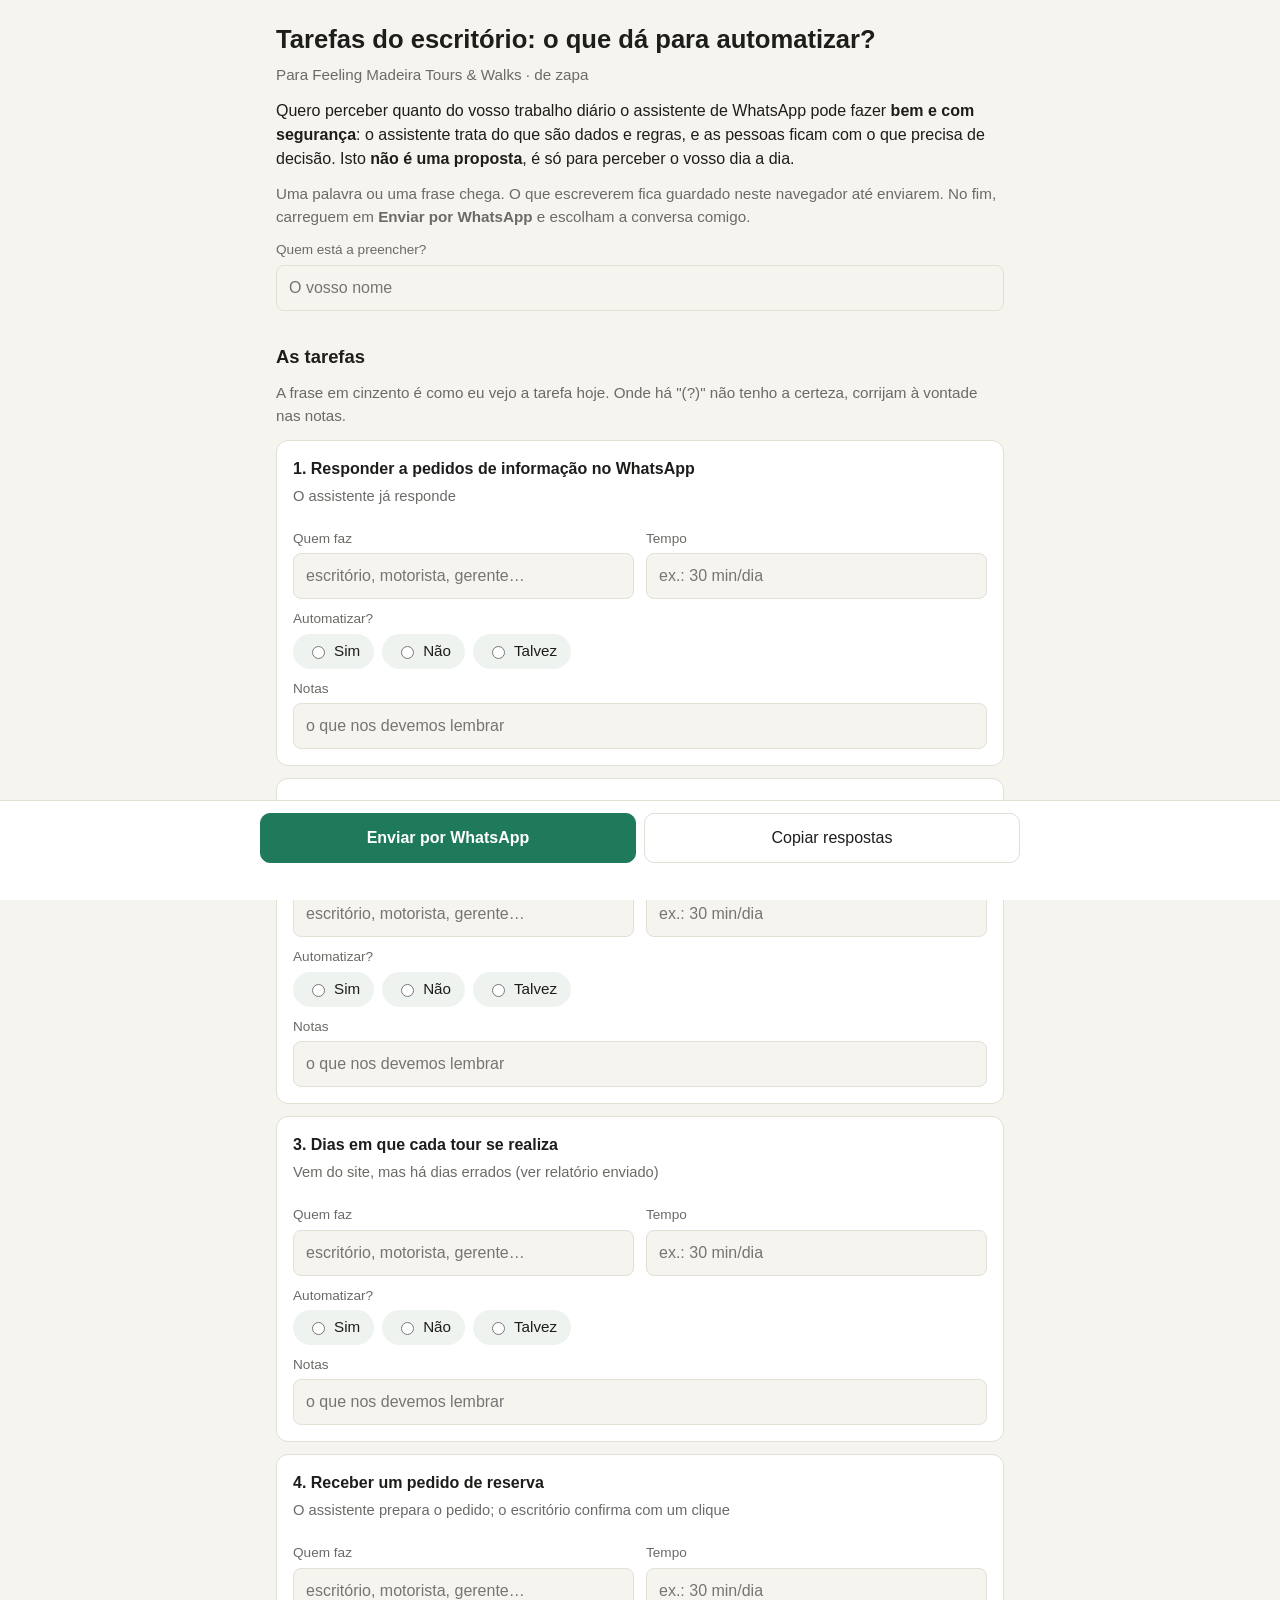
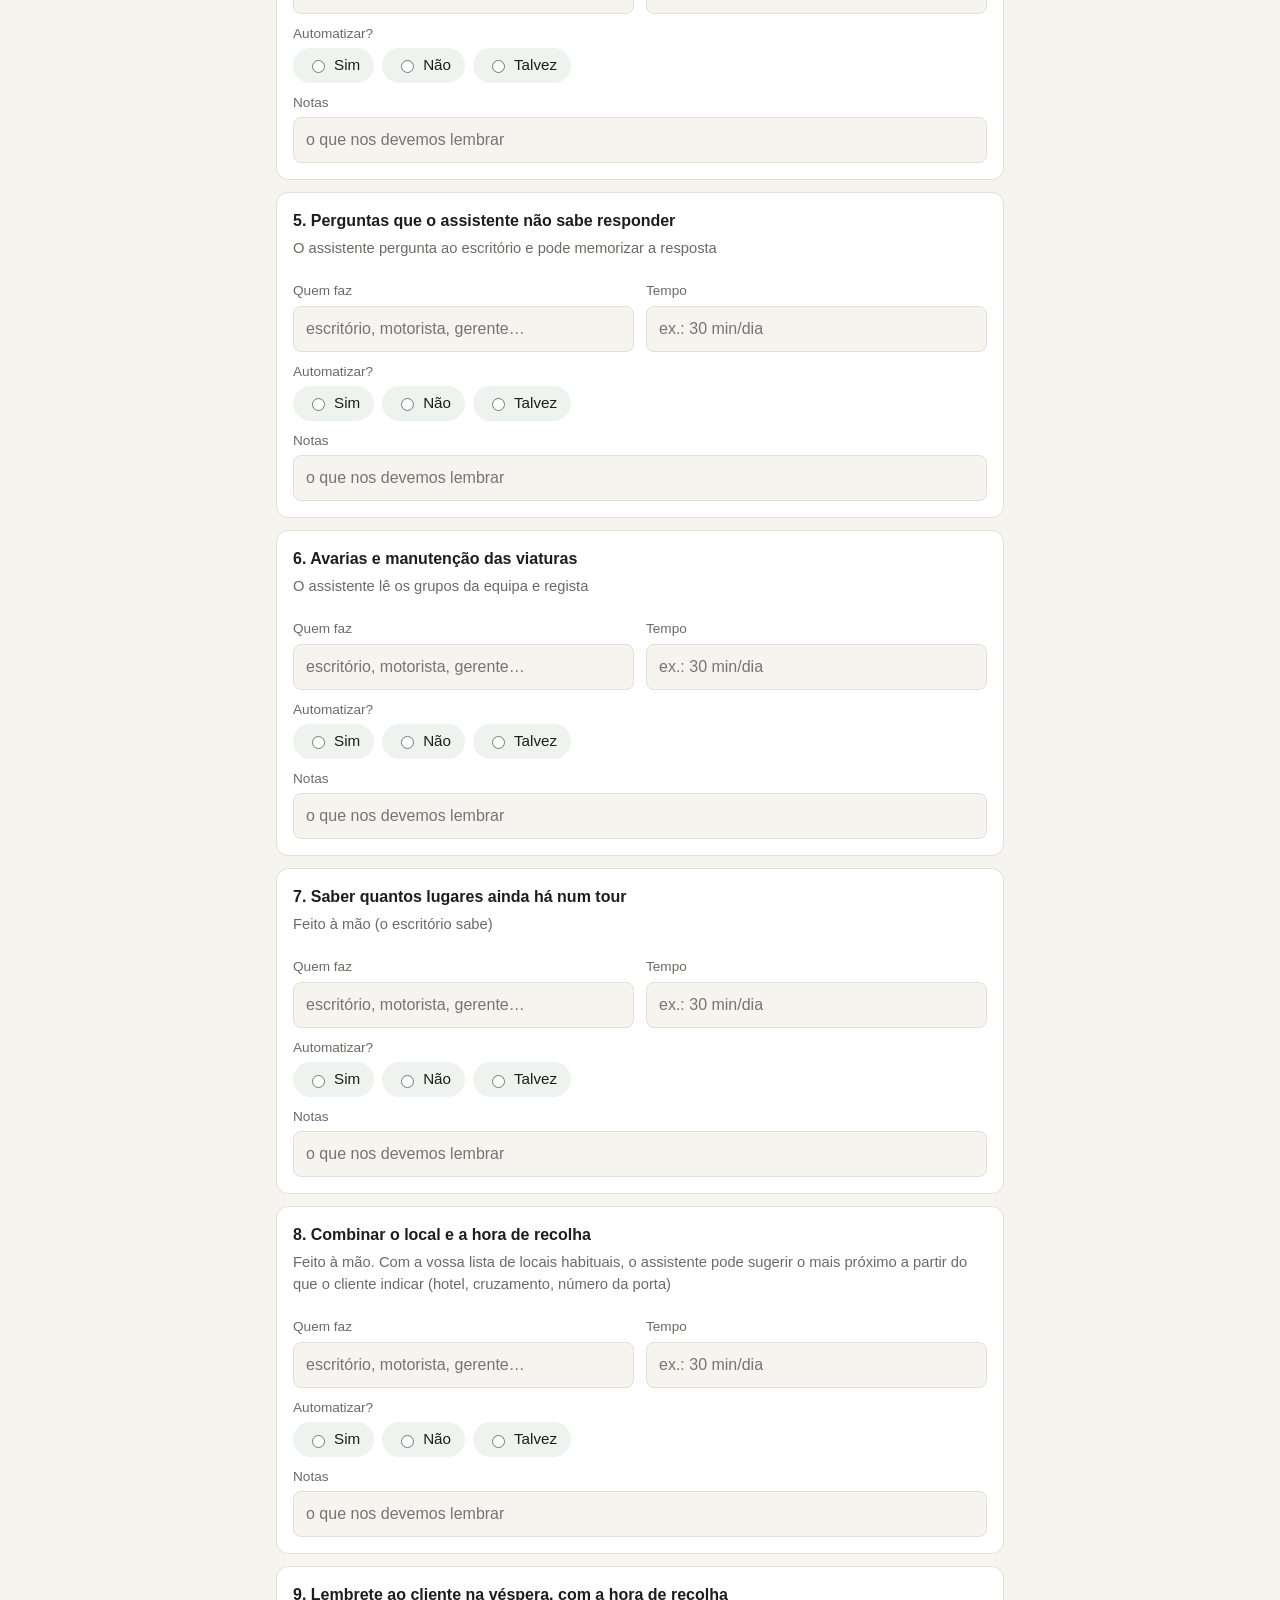
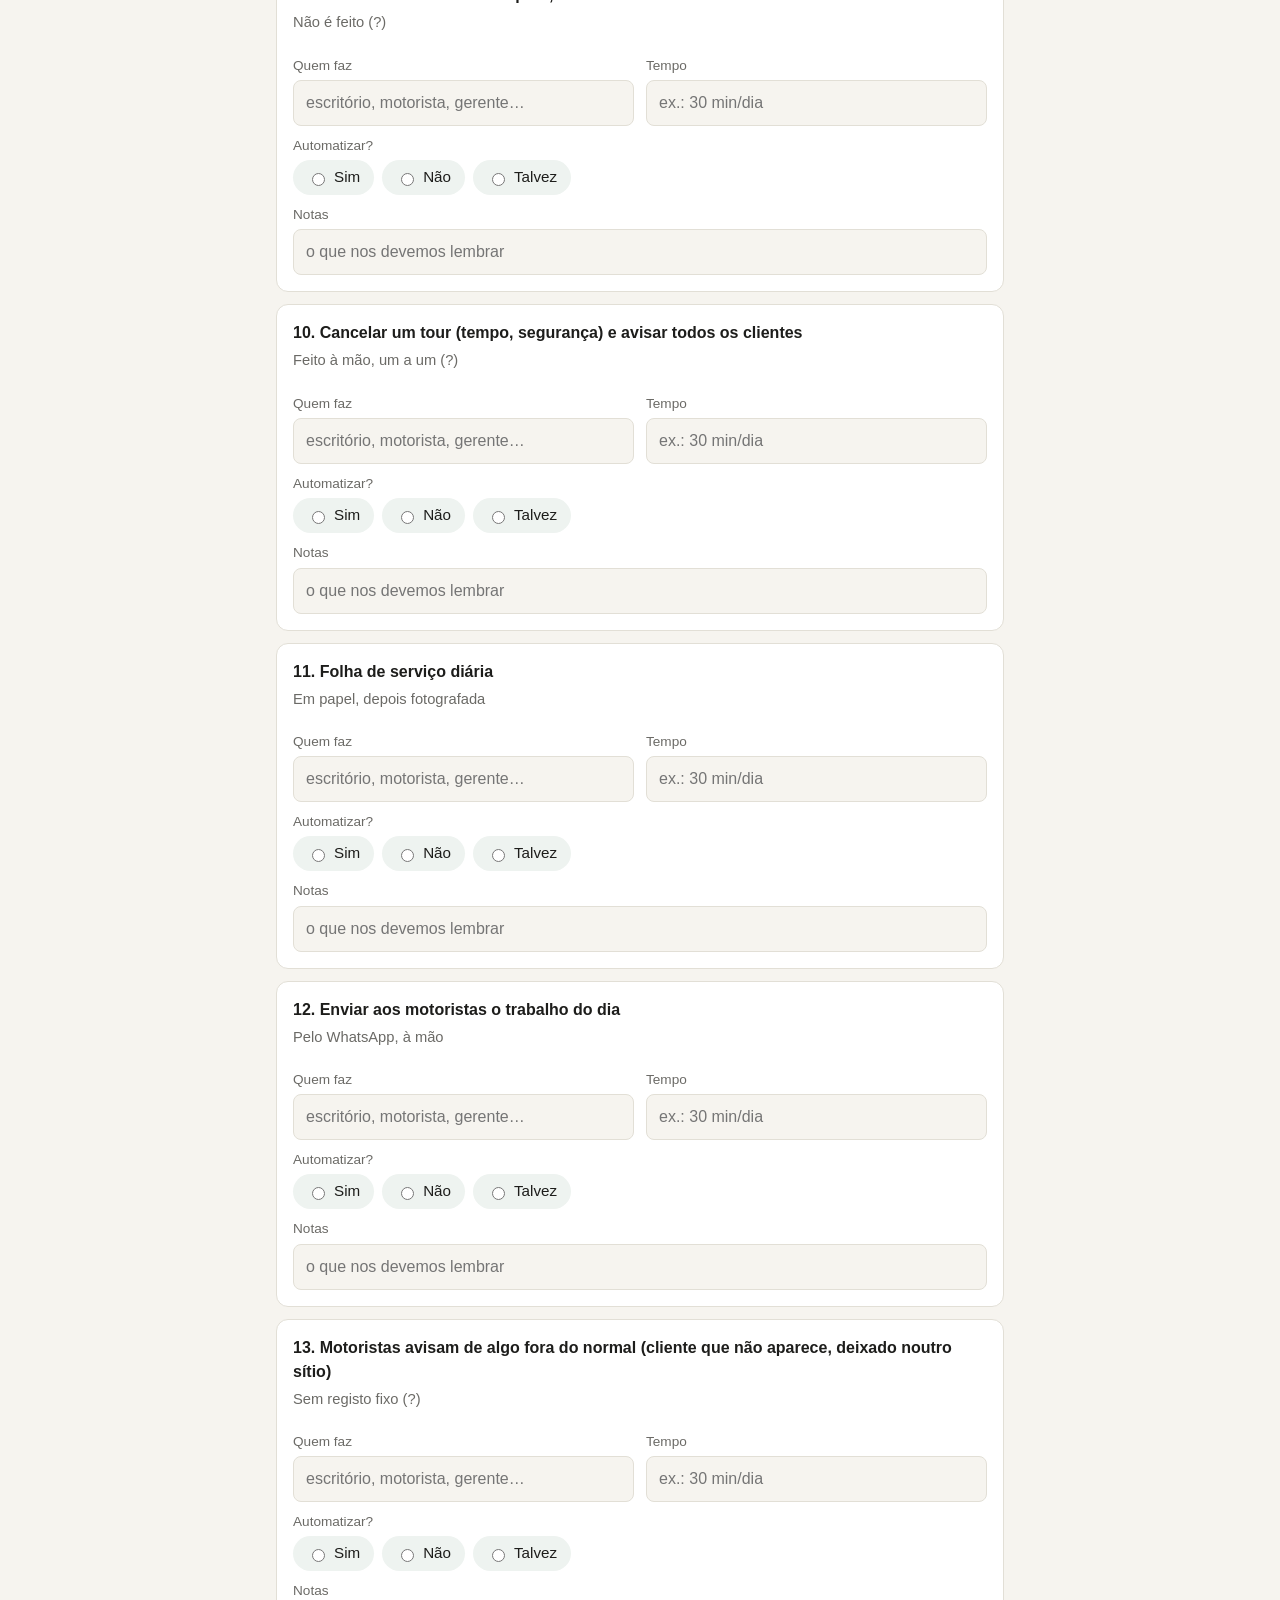
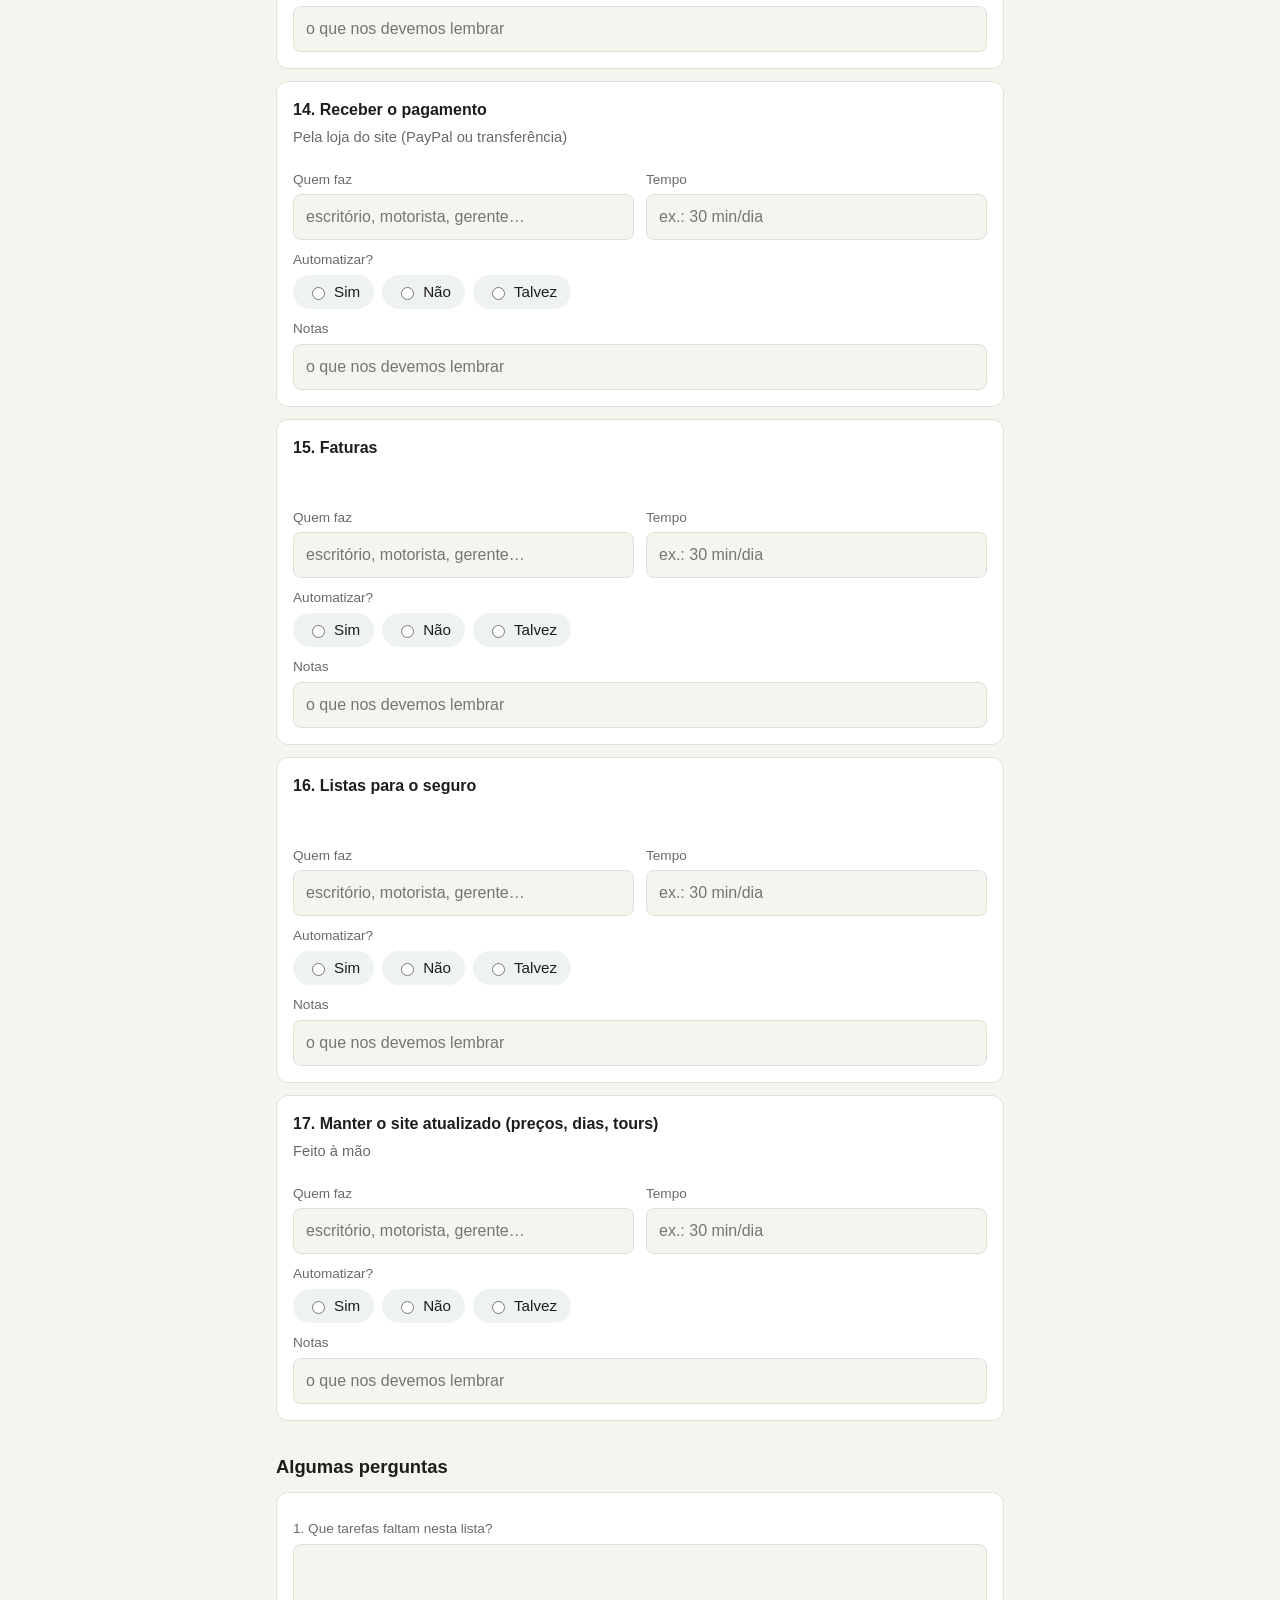
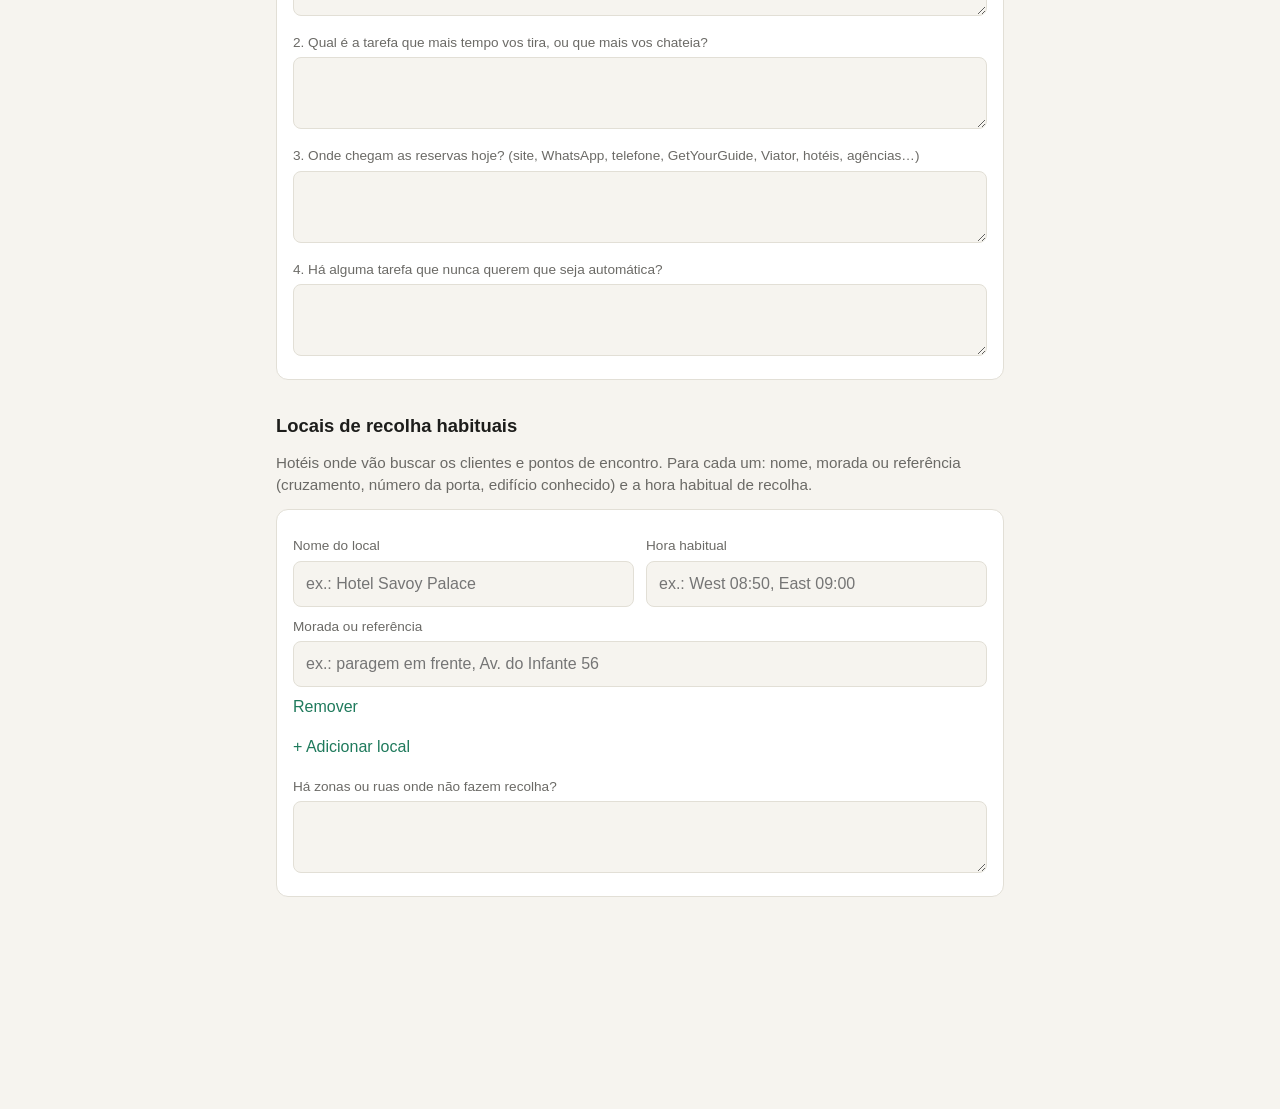
==== index.html @ e991fdba "Feeling office tasks form (PT-PT): answers sent via WhatsApp, no number in the page Co-Authored-By: " ====
<!doctype html>
<html lang="pt-PT">
<head>
<meta charset="utf-8">
<meta name="viewport" content="width=device-width, initial-scale=1">
<title>Tarefas do escritório</title>
<style>
  :root {
    --bg: #f6f4ef; --card: #ffffff; --text: #1d1d1b; --muted: #6b6a66;
    --line: #e2dfd6; --accent: #1f7a5c; --accent-text: #ffffff; --chip: #eef3f0;
  }
  @media (prefers-color-scheme: dark) {
    :root {
      --bg: #151614; --card: #1f201d; --text: #ecebe6; --muted: #a3a29b;
      --line: #34352f; --accent: #3fae86; --accent-text: #0e1410; --chip: #233029;
    }
  }
  * { box-sizing: border-box; }
  body {
    margin: 0; background: var(--bg); color: var(--text);
    font: 16px/1.5 -apple-system, BlinkMacSystemFont, "Segoe UI", Roboto, sans-serif;
  }
  main { max-width: 760px; margin: 0 auto; padding: 24px 16px 200px; }
  h1 { font-size: 1.6rem; line-height: 1.25; margin: 0 0 8px; }
  h2 { font-size: 1.15rem; margin: 32px 0 12px; }
  p { margin: 0 0 12px; }
  .muted { color: var(--muted); font-size: .95rem; }
  .card {
    background: var(--card); border: 1px solid var(--line); border-radius: 12px;
    padding: 16px; margin-bottom: 12px;
  }
  .task-title { font-weight: 600; margin-bottom: 4px; }
  .task-now { color: var(--muted); font-size: .92rem; margin-bottom: 12px; }
  label { display: block; font-size: .85rem; color: var(--muted); margin: 10px 0 4px; }
  input[type=text], textarea {
    width: 100%; font: inherit; color: var(--text); background: var(--bg);
    border: 1px solid var(--line); border-radius: 8px; padding: 10px 12px;
  }
  textarea { min-height: 72px; resize: vertical; }
  input:focus, textarea:focus { outline: 2px solid var(--accent); outline-offset: 1px; }
  .row { display: grid; grid-template-columns: 1fr 1fr; gap: 0 12px; }
  @media (max-width: 520px) { .row { grid-template-columns: 1fr; } }
  .choices { display: flex; gap: 8px; flex-wrap: wrap; }
  .choices label {
    margin: 0; display: inline-flex; align-items: center; gap: 6px; cursor: pointer;
    background: var(--chip); color: var(--text); border-radius: 999px; padding: 6px 14px; font-size: .95rem;
  }
  .choices input { accent-color: var(--accent); }
  .pickup { border-top: 1px dashed var(--line); padding-top: 8px; margin-top: 8px; }
  .pickup:first-child { border-top: 0; margin-top: 0; padding-top: 0; }
  button {
    font: inherit; border-radius: 10px; padding: 12px 16px; cursor: pointer;
    border: 1px solid var(--line); background: var(--card); color: var(--text);
  }
  button.primary { background: var(--accent); color: var(--accent-text); border-color: var(--accent); font-weight: 600; }
  button.link { border: 0; background: none; color: var(--accent); padding: 8px 0; }
  .bar {
    position: fixed; left: 0; right: 0; bottom: 0; background: var(--card);
    border-top: 1px solid var(--line); padding: 12px 16px;
  }
  .bar-inner { max-width: 760px; margin: 0 auto; display: flex; gap: 8px; flex-wrap: wrap; align-items: center; }
  .bar-inner button { flex: 1 1 200px; }
  #status { width: 100%; font-size: .9rem; color: var(--muted); min-height: 1.2em; }
</style>
</head>
<body>
<main>
  <h1>Tarefas do escritório: o que dá para automatizar?</h1>
  <p class="muted">Para Feeling Madeira Tours &amp; Walks · de zapa</p>
  <p>Quero perceber quanto do vosso trabalho diário o assistente de WhatsApp pode fazer
    <strong>bem e com segurança</strong>: o assistente trata do que são dados e regras, e as pessoas
    ficam com o que precisa de decisão. Isto <strong>não é uma proposta</strong>, é só para perceber o vosso dia a dia.</p>
  <p class="muted">Uma palavra ou uma frase chega. O que escreverem fica guardado neste navegador até enviarem.
    No fim, carreguem em <strong>Enviar por WhatsApp</strong> e escolham a conversa comigo.</p>

  <label for="who">Quem está a preencher?</label>
  <input type="text" id="who" data-key="who" placeholder="O vosso nome">

  <h2>As tarefas</h2>
  <p class="muted">A frase em cinzento é como eu vejo a tarefa hoje. Onde há "(?)" não tenho a certeza, corrijam à vontade nas notas.</p>
  <div id="tasks"></div>

  <h2>Algumas perguntas</h2>
  <div class="card">
    <label for="q1">1. Que tarefas faltam nesta lista?</label>
    <textarea id="q1" data-key="q1"></textarea>
    <label for="q2">2. Qual é a tarefa que mais tempo vos tira, ou que mais vos chateia?</label>
    <textarea id="q2" data-key="q2"></textarea>
    <label for="q3">3. Onde chegam as reservas hoje? (site, WhatsApp, telefone, GetYourGuide, Viator, hotéis, agências…)</label>
    <textarea id="q3" data-key="q3"></textarea>
    <label for="q5">4. Há alguma tarefa que nunca querem que seja automática?</label>
    <textarea id="q5" data-key="q5"></textarea>
  </div>

  <h2>Locais de recolha habituais</h2>
  <p class="muted">Hotéis onde vão buscar os clientes e pontos de encontro. Para cada um: nome, morada ou referência
    (cruzamento, número da porta, edifício conhecido) e a hora habitual de recolha.</p>
  <div class="card">
    <div id="pickups"></div>
    <button type="button" class="link" id="addPickup">+ Adicionar local</button>
    <label for="noPickup">Há zonas ou ruas onde não fazem recolha?</label>
    <textarea id="noPickup" data-key="noPickup"></textarea>
  </div>
</main>

<div class="bar">
  <div class="bar-inner">
    <button type="button" class="primary" id="send">Enviar por WhatsApp</button>
    <button type="button" id="copy">Copiar respostas</button>
    <div id="status" role="status" aria-live="polite"></div>
  </div>
</div>

<script>
const TASKS = [
  ['Responder a pedidos de informação no WhatsApp', 'O assistente já responde'],
  ['Dar preços e totais para o grupo', 'O assistente já calcula, com os preços do site'],
  ['Dias em que cada tour se realiza', 'Vem do site, mas há dias errados (ver relatório enviado)'],
  ['Receber um pedido de reserva', 'O assistente prepara o pedido; o escritório confirma com um clique'],
  ['Perguntas que o assistente não sabe responder', 'O assistente pergunta ao escritório e pode memorizar a resposta'],
  ['Avarias e manutenção das viaturas', 'O assistente lê os grupos da equipa e regista'],
  ['Saber quantos lugares ainda há num tour', 'Feito à mão (o escritório sabe)'],
  ['Combinar o local e a hora de recolha', 'Feito à mão. Com a vossa lista de locais habituais, o assistente pode sugerir o mais próximo a partir do que o cliente indicar (hotel, cruzamento, número da porta)'],
  ['Lembrete ao cliente na véspera, com a hora de recolha', 'Não é feito (?)'],
  ['Cancelar um tour (tempo, segurança) e avisar todos os clientes', 'Feito à mão, um a um (?)'],
  ['Folha de serviço diária', 'Em papel, depois fotografada'],
  ['Enviar aos motoristas o trabalho do dia', 'Pelo WhatsApp, à mão'],
  ['Motoristas avisam de algo fora do normal (cliente que não aparece, deixado noutro sítio)', 'Sem registo fixo (?)'],
  ['Receber o pagamento', 'Pela loja do site (PayPal ou transferência)'],
  ['Faturas', ''],
  ['Listas para o seguro', ''],
  ['Manter o site atualizado (preços, dias, tours)', 'Feito à mão'],
];
const CHOICES = ['Sim', 'Não', 'Talvez'];
const STORE_KEY = 'feeling-form-v1';

// --- draft storage (per browser; never required) ---
function loadDraft() {
  try { return JSON.parse(localStorage.getItem(STORE_KEY) || '{}'); } catch (e) { return {}; }
}
function saveDraft() {
  try { localStorage.setItem(STORE_KEY, JSON.stringify(collect())); } catch (e) { /* private mode: fine */ }
}

// --- build the task cards ---
const tasksEl = document.getElementById('tasks');
TASKS.forEach(([title, now], i) => {
  const n = i + 1;
  const card = document.createElement('div');
  card.className = 'card';
  card.innerHTML = `
    <div class="task-title">${n}. ${title}</div>
    ${now ? `<div class="task-now">${now}</div>` : '<div class="task-now">&nbsp;</div>'}
    <div class="row">
      <div><label for="t${n}who">Quem faz</label><input type="text" id="t${n}who" data-key="t${n}who" placeholder="escritório, motorista, gerente…"></div>
      <div><label for="t${n}time">Tempo</label><input type="text" id="t${n}time" data-key="t${n}time" placeholder="ex.: 30 min/dia"></div>
    </div>
    <label>Automatizar?</label>
    <div class="choices">${CHOICES.map((c) => `<label><input type="radio" name="t${n}auto" value="${c}" data-key="t${n}auto"> ${c}</label>`).join('')}</div>
    <label for="t${n}notes">Notas</label>
    <input type="text" id="t${n}notes" data-key="t${n}notes" placeholder="o que nos devemos lembrar">`;
  tasksEl.appendChild(card);
});

// --- pickup rows ---
const pickupsEl = document.getElementById('pickups');
function addPickup(p = {}) {
  const div = document.createElement('div');
  div.className = 'pickup';
  div.innerHTML = `
    <div class="row">
      <div><label>Nome do local</label><input type="text" data-p="name" placeholder="ex.: Hotel Savoy Palace"></div>
      <div><label>Hora habitual</label><input type="text" data-p="time" placeholder="ex.: West 08:50, East 09:00"></div>
    </div>
    <label>Morada ou referência</label>
    <input type="text" data-p="where" placeholder="ex.: paragem em frente, Av. do Infante 56">
    <button type="button" class="link" data-remove>Remover</button>`;
  div.querySelectorAll('[data-p]').forEach((el) => { el.value = p[el.dataset.p] || ''; });
  div.querySelector('[data-remove]').addEventListener('click', () => { div.remove(); saveDraft(); });
  pickupsEl.appendChild(div);
}
document.getElementById('addPickup').addEventListener('click', () => { addPickup(); });

// --- collect / restore ---
function collect() {
  const data = {};
  document.querySelectorAll('[data-key]').forEach((el) => {
    if (el.type === 'radio') { if (el.checked) data[el.dataset.key] = el.value; }
    else data[el.dataset.key] = el.value;
  });
  data.pickups = [...pickupsEl.querySelectorAll('.pickup')].map((row) => {
    const p = {};
    row.querySelectorAll('[data-p]').forEach((el) => { p[el.dataset.p] = el.value; });
    return p;
  });
  return data;
}
function restore(data) {
  document.querySelectorAll('[data-key]').forEach((el) => {
    const v = data[el.dataset.key];
    if (v === undefined) return;
    if (el.type === 'radio') el.checked = el.value === v;
    else el.value = v;
  });
  const rows = Array.isArray(data.pickups) && data.pickups.length ? data.pickups : [{}];
  rows.forEach(addPickup);
}
restore(loadDraft());
document.addEventListener('input', saveDraft);
document.addEventListener('change', saveDraft);

// --- the WhatsApp message: only what was filled in ---
function message() {
  const d = collect();
  const t = (s) => (s || '').trim();
  const lines = ['*Tarefas Feeling: respostas*'];
  if (t(d.who)) lines.push(`Preenchido por: ${t(d.who)}`);
  lines.push('');
  TASKS.forEach(([title], i) => {
    const n = i + 1;
    const parts = [t(d[`t${n}who`]), t(d[`t${n}time`]), t(d[`t${n}auto`])].filter(Boolean);
    const notes = t(d[`t${n}notes`]);
    if (!parts.length && !notes) return;
    lines.push(`${n}. ${title}: ${parts.join(' · ')}${notes ? `${parts.length ? ' · ' : ''}"${notes}"` : ''}`);
  });
  const qs = [
    ['q1', 'Tarefas em falta'], ['q2', 'O que mais tempo tira'],
    ['q3', 'Onde chegam as reservas'], ['q5', 'Nunca automatizar'],
  ];
  const answered = qs.filter(([k]) => t(d[k]));
  if (answered.length) {
    lines.push('');
    answered.forEach(([k, label]) => lines.push(`*${label}:* ${t(d[k])}`));
  }
  const pickups = d.pickups.filter((p) => t(p.name) || t(p.where) || t(p.time));
  if (pickups.length || t(d.noPickup)) {
    lines.push('', '*Locais de recolha:*');
    pickups.forEach((p) => lines.push(`- ${[t(p.name), t(p.where), t(p.time)].filter(Boolean).join(' · ')}`));
    if (t(d.noPickup)) lines.push(`Sem recolha: ${t(d.noPickup)}`);
  }
  return lines.join('\n');
}

const statusEl = document.getElementById('status');
function setStatus(s) { statusEl.textContent = s; }

document.getElementById('send').addEventListener('click', () => {
  const text = message();
  const url = `https://wa.me/?text=${encodeURIComponent(text)}`;
  // very long links can be cut off by WhatsApp - then copying is safer
  if (url.length > 6000) {
    setStatus('As respostas são longas: carreguem em "Copiar respostas" e colem na conversa comigo.');
    return;
  }
  setStatus('A abrir o WhatsApp… escolham a conversa comigo e carreguem em enviar.');
  window.open(url, '_blank', 'noopener');
});

document.getElementById('copy').addEventListener('click', async () => {
  const text = message();
  try {
    await navigator.clipboard.writeText(text);
    setStatus('Copiado! Colem na conversa comigo no WhatsApp.');
  } catch (e) {
    // fallback: select the text in a temporary box
    const ta = document.createElement('textarea');
    ta.value = text; document.body.appendChild(ta); ta.select();
    try { document.execCommand('copy'); setStatus('Copiado! Colem na conversa comigo no WhatsApp.'); }
    catch (e2) { setStatus('Não foi possível copiar automaticamente.'); }
    ta.remove();
  }
});
</script>
</body>
</html>
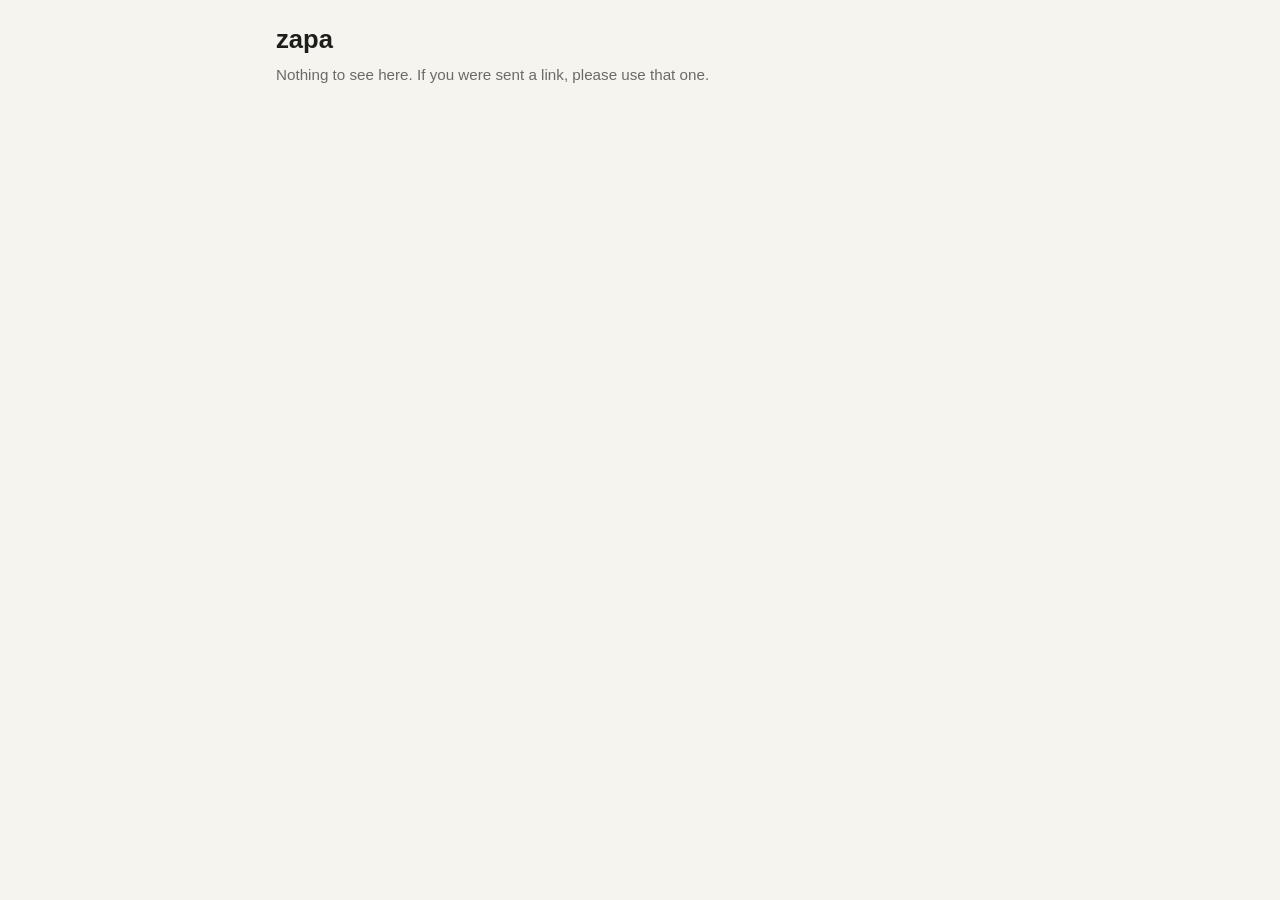
==== commit 7128efbd: "Per-business layout: shared form engine + style, Feeling report and questionnaire pages Co-Authored-" ====
--- a/index.html
+++ b/index.html
@@ -1,275 +1,16 @@
 <!doctype html>
-<html lang="pt-PT">
+<html lang="en">
 <head>
 <meta charset="utf-8">
 <meta name="viewport" content="width=device-width, initial-scale=1">
-<title>Tarefas do escritório</title>
-<style>
-  :root {
-    --bg: #f6f4ef; --card: #ffffff; --text: #1d1d1b; --muted: #6b6a66;
-    --line: #e2dfd6; --accent: #1f7a5c; --accent-text: #ffffff; --chip: #eef3f0;
-  }
-  @media (prefers-color-scheme: dark) {
-    :root {
-      --bg: #151614; --card: #1f201d; --text: #ecebe6; --muted: #a3a29b;
-      --line: #34352f; --accent: #3fae86; --accent-text: #0e1410; --chip: #233029;
-    }
-  }
-  * { box-sizing: border-box; }
-  body {
-    margin: 0; background: var(--bg); color: var(--text);
-    font: 16px/1.5 -apple-system, BlinkMacSystemFont, "Segoe UI", Roboto, sans-serif;
-  }
-  main { max-width: 760px; margin: 0 auto; padding: 24px 16px 200px; }
-  h1 { font-size: 1.6rem; line-height: 1.25; margin: 0 0 8px; }
-  h2 { font-size: 1.15rem; margin: 32px 0 12px; }
-  p { margin: 0 0 12px; }
-  .muted { color: var(--muted); font-size: .95rem; }
-  .card {
-    background: var(--card); border: 1px solid var(--line); border-radius: 12px;
-    padding: 16px; margin-bottom: 12px;
-  }
-  .task-title { font-weight: 600; margin-bottom: 4px; }
-  .task-now { color: var(--muted); font-size: .92rem; margin-bottom: 12px; }
-  label { display: block; font-size: .85rem; color: var(--muted); margin: 10px 0 4px; }
-  input[type=text], textarea {
-    width: 100%; font: inherit; color: var(--text); background: var(--bg);
-    border: 1px solid var(--line); border-radius: 8px; padding: 10px 12px;
-  }
-  textarea { min-height: 72px; resize: vertical; }
-  input:focus, textarea:focus { outline: 2px solid var(--accent); outline-offset: 1px; }
-  .row { display: grid; grid-template-columns: 1fr 1fr; gap: 0 12px; }
-  @media (max-width: 520px) { .row { grid-template-columns: 1fr; } }
-  .choices { display: flex; gap: 8px; flex-wrap: wrap; }
-  .choices label {
-    margin: 0; display: inline-flex; align-items: center; gap: 6px; cursor: pointer;
-    background: var(--chip); color: var(--text); border-radius: 999px; padding: 6px 14px; font-size: .95rem;
-  }
-  .choices input { accent-color: var(--accent); }
-  .pickup { border-top: 1px dashed var(--line); padding-top: 8px; margin-top: 8px; }
-  .pickup:first-child { border-top: 0; margin-top: 0; padding-top: 0; }
-  button {
-    font: inherit; border-radius: 10px; padding: 12px 16px; cursor: pointer;
-    border: 1px solid var(--line); background: var(--card); color: var(--text);
-  }
-  button.primary { background: var(--accent); color: var(--accent-text); border-color: var(--accent); font-weight: 600; }
-  button.link { border: 0; background: none; color: var(--accent); padding: 8px 0; }
-  .bar {
-    position: fixed; left: 0; right: 0; bottom: 0; background: var(--card);
-    border-top: 1px solid var(--line); padding: 12px 16px;
-  }
-  .bar-inner { max-width: 760px; margin: 0 auto; display: flex; gap: 8px; flex-wrap: wrap; align-items: center; }
-  .bar-inner button { flex: 1 1 200px; }
-  #status { width: 100%; font-size: .9rem; color: var(--muted); min-height: 1.2em; }
-</style>
+<meta name="robots" content="noindex, nofollow">
+<title>zapa</title>
+<link rel="stylesheet" href="assets/style.css">
 </head>
 <body>
-<main>
-  <h1>Tarefas do escritório: o que dá para automatizar?</h1>
-  <p class="muted">Para Feeling Madeira Tours &amp; Walks · de zapa</p>
-  <p>Quero perceber quanto do vosso trabalho diário o assistente de WhatsApp pode fazer
-    <strong>bem e com segurança</strong>: o assistente trata do que são dados e regras, e as pessoas
-    ficam com o que precisa de decisão. Isto <strong>não é uma proposta</strong>, é só para perceber o vosso dia a dia.</p>
-  <p class="muted">Uma palavra ou uma frase chega. O que escreverem fica guardado neste navegador até enviarem.
-    No fim, carreguem em <strong>Enviar por WhatsApp</strong> e escolham a conversa comigo.</p>
-
-  <label for="who">Quem está a preencher?</label>
-  <input type="text" id="who" data-key="who" placeholder="O vosso nome">
-
-  <h2>As tarefas</h2>
-  <p class="muted">A frase em cinzento é como eu vejo a tarefa hoje. Onde há "(?)" não tenho a certeza, corrijam à vontade nas notas.</p>
-  <div id="tasks"></div>
-
-  <h2>Algumas perguntas</h2>
-  <div class="card">
-    <label for="q1">1. Que tarefas faltam nesta lista?</label>
-    <textarea id="q1" data-key="q1"></textarea>
-    <label for="q2">2. Qual é a tarefa que mais tempo vos tira, ou que mais vos chateia?</label>
-    <textarea id="q2" data-key="q2"></textarea>
-    <label for="q3">3. Onde chegam as reservas hoje? (site, WhatsApp, telefone, GetYourGuide, Viator, hotéis, agências…)</label>
-    <textarea id="q3" data-key="q3"></textarea>
-    <label for="q5">4. Há alguma tarefa que nunca querem que seja automática?</label>
-    <textarea id="q5" data-key="q5"></textarea>
-  </div>
-
-  <h2>Locais de recolha habituais</h2>
-  <p class="muted">Hotéis onde vão buscar os clientes e pontos de encontro. Para cada um: nome, morada ou referência
-    (cruzamento, número da porta, edifício conhecido) e a hora habitual de recolha.</p>
-  <div class="card">
-    <div id="pickups"></div>
-    <button type="button" class="link" id="addPickup">+ Adicionar local</button>
-    <label for="noPickup">Há zonas ou ruas onde não fazem recolha?</label>
-    <textarea id="noPickup" data-key="noPickup"></textarea>
-  </div>
+<main class="doc">
+  <h1>zapa</h1>
+  <p class="muted">Nothing to see here. If you were sent a link, please use that one.</p>
 </main>
-
-<div class="bar">
-  <div class="bar-inner">
-    <button type="button" class="primary" id="send">Enviar por WhatsApp</button>
-    <button type="button" id="copy">Copiar respostas</button>
-    <div id="status" role="status" aria-live="polite"></div>
-  </div>
-</div>
-
-<script>
-const TASKS = [
-  ['Responder a pedidos de informação no WhatsApp', 'O assistente já responde'],
-  ['Dar preços e totais para o grupo', 'O assistente já calcula, com os preços do site'],
-  ['Dias em que cada tour se realiza', 'Vem do site, mas há dias errados (ver relatório enviado)'],
-  ['Receber um pedido de reserva', 'O assistente prepara o pedido; o escritório confirma com um clique'],
-  ['Perguntas que o assistente não sabe responder', 'O assistente pergunta ao escritório e pode memorizar a resposta'],
-  ['Avarias e manutenção das viaturas', 'O assistente lê os grupos da equipa e regista'],
-  ['Saber quantos lugares ainda há num tour', 'Feito à mão (o escritório sabe)'],
-  ['Combinar o local e a hora de recolha', 'Feito à mão. Com a vossa lista de locais habituais, o assistente pode sugerir o mais próximo a partir do que o cliente indicar (hotel, cruzamento, número da porta)'],
-  ['Lembrete ao cliente na véspera, com a hora de recolha', 'Não é feito (?)'],
-  ['Cancelar um tour (tempo, segurança) e avisar todos os clientes', 'Feito à mão, um a um (?)'],
-  ['Folha de serviço diária', 'Em papel, depois fotografada'],
-  ['Enviar aos motoristas o trabalho do dia', 'Pelo WhatsApp, à mão'],
-  ['Motoristas avisam de algo fora do normal (cliente que não aparece, deixado noutro sítio)', 'Sem registo fixo (?)'],
-  ['Receber o pagamento', 'Pela loja do site (PayPal ou transferência)'],
-  ['Faturas', ''],
-  ['Listas para o seguro', ''],
-  ['Manter o site atualizado (preços, dias, tours)', 'Feito à mão'],
-];
-const CHOICES = ['Sim', 'Não', 'Talvez'];
-const STORE_KEY = 'feeling-form-v1';
-
-// --- draft storage (per browser; never required) ---
-function loadDraft() {
-  try { return JSON.parse(localStorage.getItem(STORE_KEY) || '{}'); } catch (e) { return {}; }
-}
-function saveDraft() {
-  try { localStorage.setItem(STORE_KEY, JSON.stringify(collect())); } catch (e) { /* private mode: fine */ }
-}
-
-// --- build the task cards ---
-const tasksEl = document.getElementById('tasks');
-TASKS.forEach(([title, now], i) => {
-  const n = i + 1;
-  const card = document.createElement('div');
-  card.className = 'card';
-  card.innerHTML = `
-    <div class="task-title">${n}. ${title}</div>
-    ${now ? `<div class="task-now">${now}</div>` : '<div class="task-now">&nbsp;</div>'}
-    <div class="row">
-      <div><label for="t${n}who">Quem faz</label><input type="text" id="t${n}who" data-key="t${n}who" placeholder="escritório, motorista, gerente…"></div>
-      <div><label for="t${n}time">Tempo</label><input type="text" id="t${n}time" data-key="t${n}time" placeholder="ex.: 30 min/dia"></div>
-    </div>
-    <label>Automatizar?</label>
-    <div class="choices">${CHOICES.map((c) => `<label><input type="radio" name="t${n}auto" value="${c}" data-key="t${n}auto"> ${c}</label>`).join('')}</div>
-    <label for="t${n}notes">Notas</label>
-    <input type="text" id="t${n}notes" data-key="t${n}notes" placeholder="o que nos devemos lembrar">`;
-  tasksEl.appendChild(card);
-});
-
-// --- pickup rows ---
-const pickupsEl = document.getElementById('pickups');
-function addPickup(p = {}) {
-  const div = document.createElement('div');
-  div.className = 'pickup';
-  div.innerHTML = `
-    <div class="row">
-      <div><label>Nome do local</label><input type="text" data-p="name" placeholder="ex.: Hotel Savoy Palace"></div>
-      <div><label>Hora habitual</label><input type="text" data-p="time" placeholder="ex.: West 08:50, East 09:00"></div>
-    </div>
-    <label>Morada ou referência</label>
-    <input type="text" data-p="where" placeholder="ex.: paragem em frente, Av. do Infante 56">
-    <button type="button" class="link" data-remove>Remover</button>`;
-  div.querySelectorAll('[data-p]').forEach((el) => { el.value = p[el.dataset.p] || ''; });
-  div.querySelector('[data-remove]').addEventListener('click', () => { div.remove(); saveDraft(); });
-  pickupsEl.appendChild(div);
-}
-document.getElementById('addPickup').addEventListener('click', () => { addPickup(); });
-
-// --- collect / restore ---
-function collect() {
-  const data = {};
-  document.querySelectorAll('[data-key]').forEach((el) => {
-    if (el.type === 'radio') { if (el.checked) data[el.dataset.key] = el.value; }
-    else data[el.dataset.key] = el.value;
-  });
-  data.pickups = [...pickupsEl.querySelectorAll('.pickup')].map((row) => {
-    const p = {};
-    row.querySelectorAll('[data-p]').forEach((el) => { p[el.dataset.p] = el.value; });
-    return p;
-  });
-  return data;
-}
-function restore(data) {
-  document.querySelectorAll('[data-key]').forEach((el) => {
-    const v = data[el.dataset.key];
-    if (v === undefined) return;
-    if (el.type === 'radio') el.checked = el.value === v;
-    else el.value = v;
-  });
-  const rows = Array.isArray(data.pickups) && data.pickups.length ? data.pickups : [{}];
-  rows.forEach(addPickup);
-}
-restore(loadDraft());
-document.addEventListener('input', saveDraft);
-document.addEventListener('change', saveDraft);
-
-// --- the WhatsApp message: only what was filled in ---
-function message() {
-  const d = collect();
-  const t = (s) => (s || '').trim();
-  const lines = ['*Tarefas Feeling: respostas*'];
-  if (t(d.who)) lines.push(`Preenchido por: ${t(d.who)}`);
-  lines.push('');
-  TASKS.forEach(([title], i) => {
-    const n = i + 1;
-    const parts = [t(d[`t${n}who`]), t(d[`t${n}time`]), t(d[`t${n}auto`])].filter(Boolean);
-    const notes = t(d[`t${n}notes`]);
-    if (!parts.length && !notes) return;
-    lines.push(`${n}. ${title}: ${parts.join(' · ')}${notes ? `${parts.length ? ' · ' : ''}"${notes}"` : ''}`);
-  });
-  const qs = [
-    ['q1', 'Tarefas em falta'], ['q2', 'O que mais tempo tira'],
-    ['q3', 'Onde chegam as reservas'], ['q5', 'Nunca automatizar'],
-  ];
-  const answered = qs.filter(([k]) => t(d[k]));
-  if (answered.length) {
-    lines.push('');
-    answered.forEach(([k, label]) => lines.push(`*${label}:* ${t(d[k])}`));
-  }
-  const pickups = d.pickups.filter((p) => t(p.name) || t(p.where) || t(p.time));
-  if (pickups.length || t(d.noPickup)) {
-    lines.push('', '*Locais de recolha:*');
-    pickups.forEach((p) => lines.push(`- ${[t(p.name), t(p.where), t(p.time)].filter(Boolean).join(' · ')}`));
-    if (t(d.noPickup)) lines.push(`Sem recolha: ${t(d.noPickup)}`);
-  }
-  return lines.join('\n');
-}
-
-const statusEl = document.getElementById('status');
-function setStatus(s) { statusEl.textContent = s; }
-
-document.getElementById('send').addEventListener('click', () => {
-  const text = message();
-  const url = `https://wa.me/?text=${encodeURIComponent(text)}`;
-  // very long links can be cut off by WhatsApp - then copying is safer
-  if (url.length > 6000) {
-    setStatus('As respostas são longas: carreguem em "Copiar respostas" e colem na conversa comigo.');
-    return;
-  }
-  setStatus('A abrir o WhatsApp… escolham a conversa comigo e carreguem em enviar.');
-  window.open(url, '_blank', 'noopener');
-});
-
-document.getElementById('copy').addEventListener('click', async () => {
-  const text = message();
-  try {
-    await navigator.clipboard.writeText(text);
-    setStatus('Copiado! Colem na conversa comigo no WhatsApp.');
-  } catch (e) {
-    // fallback: select the text in a temporary box
-    const ta = document.createElement('textarea');
-    ta.value = text; document.body.appendChild(ta); ta.select();
-    try { document.execCommand('copy'); setStatus('Copiado! Colem na conversa comigo no WhatsApp.'); }
-    catch (e2) { setStatus('Não foi possível copiar automaticamente.'); }
-    ta.remove();
-  }
-});
-</script>
 </body>
 </html>
--- a/assets/style.css
+++ b/assets/style.css
@@ -0,0 +1,70 @@
+:root {
+  --bg: #f6f4ef; --card: #ffffff; --text: #1d1d1b; --muted: #6b6a66;
+  --line: #e2dfd6; --accent: #1f7a5c; --accent-text: #ffffff; --chip: #eef3f0;
+}
+@media (prefers-color-scheme: dark) {
+  :root {
+    --bg: #151614; --card: #1f201d; --text: #ecebe6; --muted: #a3a29b;
+    --line: #34352f; --accent: #3fae86; --accent-text: #0e1410; --chip: #233029;
+  }
+}
+* { box-sizing: border-box; }
+body {
+  margin: 0; background: var(--bg); color: var(--text);
+  font: 16px/1.5 -apple-system, BlinkMacSystemFont, "Segoe UI", Roboto, sans-serif;
+}
+main { max-width: 760px; margin: 0 auto; padding: 24px 16px 200px; }
+h1 { font-size: 1.6rem; line-height: 1.25; margin: 0 0 8px; }
+h2 { font-size: 1.15rem; margin: 32px 0 12px; }
+p { margin: 0 0 12px; }
+.muted { color: var(--muted); font-size: .95rem; }
+.card {
+  background: var(--card); border: 1px solid var(--line); border-radius: 12px;
+  padding: 16px; margin-bottom: 12px;
+}
+.task-title { font-weight: 600; margin-bottom: 4px; }
+.task-now { color: var(--muted); font-size: .92rem; margin-bottom: 12px; }
+label { display: block; font-size: .85rem; color: var(--muted); margin: 10px 0 4px; }
+input[type=text], textarea {
+  width: 100%; font: inherit; color: var(--text); background: var(--bg);
+  border: 1px solid var(--line); border-radius: 8px; padding: 10px 12px;
+}
+textarea { min-height: 72px; resize: vertical; }
+input:focus, textarea:focus { outline: 2px solid var(--accent); outline-offset: 1px; }
+.row { display: grid; grid-template-columns: 1fr 1fr; gap: 0 12px; }
+@media (max-width: 520px) { .row { grid-template-columns: 1fr; } }
+.choices { display: flex; gap: 8px; flex-wrap: wrap; }
+.choices label {
+  margin: 0; display: inline-flex; align-items: center; gap: 6px; cursor: pointer;
+  background: var(--chip); color: var(--text); border-radius: 999px; padding: 6px 14px; font-size: .95rem;
+}
+.choices input { accent-color: var(--accent); }
+.pickup { border-top: 1px dashed var(--line); padding-top: 8px; margin-top: 8px; }
+.pickup:first-child { border-top: 0; margin-top: 0; padding-top: 0; }
+button {
+  font: inherit; border-radius: 10px; padding: 12px 16px; cursor: pointer;
+  border: 1px solid var(--line); background: var(--card); color: var(--text);
+}
+button.primary { background: var(--accent); color: var(--accent-text); border-color: var(--accent); font-weight: 600; }
+button.link { border: 0; background: none; color: var(--accent); padding: 8px 0; }
+.bar {
+  position: fixed; left: 0; right: 0; bottom: 0; background: var(--card);
+  border-top: 1px solid var(--line); padding: 12px 16px;
+}
+.bar-inner { max-width: 760px; margin: 0 auto; display: flex; gap: 8px; flex-wrap: wrap; align-items: center; }
+.bar-inner button { flex: 1 1 200px; }
+#status { width: 100%; font-size: .9rem; color: var(--muted); min-height: 1.2em; }
+
+.nav { display: flex; gap: 12px; flex-wrap: wrap; margin: 16px 0; }
+.nav a, a.tile {
+  display: block; text-decoration: none; color: var(--text); background: var(--card);
+  border: 1px solid var(--line); border-radius: 12px; padding: 16px; flex: 1 1 240px;
+}
+.nav a strong, a.tile strong { display: block; color: var(--accent); margin-bottom: 4px; }
+a { color: var(--accent); }
+table { width: 100%; border-collapse: collapse; font-size: .95rem; }
+th, td { text-align: left; padding: 8px 10px; border-bottom: 1px solid var(--line); vertical-align: top; }
+th { color: var(--muted); font-weight: 600; }
+.table-wrap { overflow-x: auto; background: var(--card); border: 1px solid var(--line); border-radius: 12px; margin-bottom: 12px; }
+main.doc { padding-bottom: 48px; }
+ol li { margin-bottom: 8px; }
